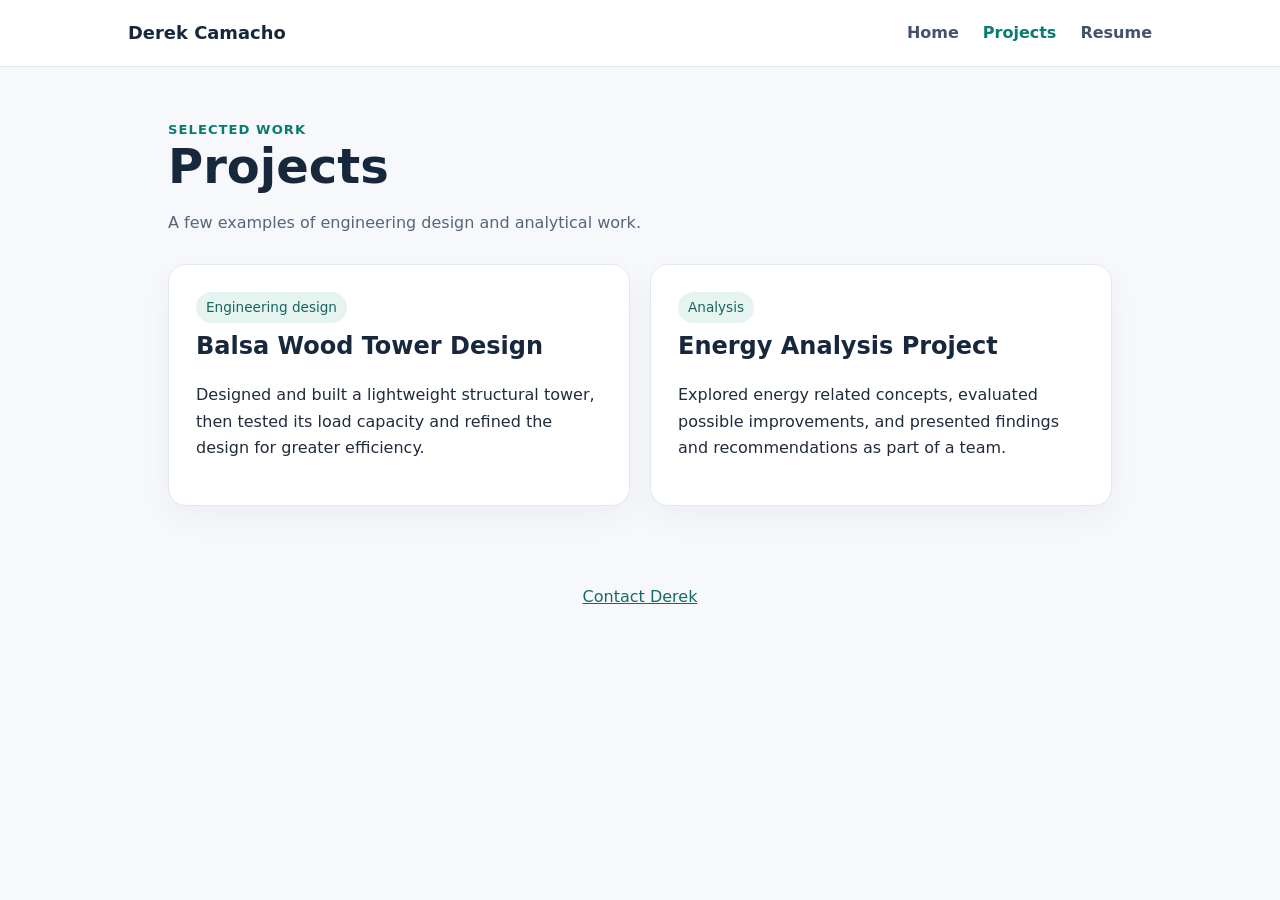
==== docs/projects.html @ 15bf320a "Repair portfolio page layout and links" ====
<!doctype html><html lang="en"><head><meta charset="utf-8"><meta name="viewport" content="width=device-width,initial-scale=1"><title>Derek Camacho | Projects</title><link rel="stylesheet" href="styles.css"></head><body><header><nav class="nav"><a class="brand" href="index.html">Derek Camacho</a><div class="navlinks"><a href="index.html">Home</a><a href="projects.html" aria-current="page">Projects</a><a href="Resume.html">Resume</a></div></nav></header><main class="wrap"><div class="eyebrow">Selected work</div><h1>Projects</h1><p class="muted">A few examples of engineering design and analytical work.</p><section class="cards"><article class="card"><span class="tag">Engineering design</span><h2>Balsa Wood Tower Design</h2><p>Designed and built a lightweight structural tower, then tested its load capacity and refined the design for greater efficiency.</p></article><article class="card"><span class="tag">Analysis</span><h2>Energy Analysis Project</h2><p>Explored energy related concepts, evaluated possible improvements, and presented findings and recommendations as part of a team.</p></article></section></main><footer><a href="mailto:dc114@uark.edu">Contact Derek</a></footer></body></html>
---- docs/styles.css ----
*{box-sizing:border-box}body{margin:0;background:#f6f8fb;color:#202b3c;font:16px/1.65 system-ui,-apple-system,"Segoe UI",sans-serif}a{color:#136b67}header{background:#fff;border-bottom:1px solid #e2e8f0}.nav{max-width:1080px;margin:auto;padding:18px 28px;display:flex;justify-content:space-between;align-items:center}.brand{font-size:1.12rem;font-weight:700;color:#17283d;text-decoration:none}.navlinks{display:flex;gap:24px}.navlinks a{text-decoration:none;font-weight:600;color:#43536b}.navlinks a[aria-current=page]{color:#087c72}.wrap{max-width:1000px;margin:52px auto;padding:0 28px}.hero,.card,.resume{background:white;border:1px solid #e2e8f0;border-radius:18px;box-shadow:0 12px 32px #1e31470b}.hero{padding:38px;display:grid;grid-template-columns:240px 1fr;gap:40px;align-items:center}.portrait{width:220px;height:220px;object-fit:cover;border-radius:50%}h1{font-size:clamp(2rem,4vw,3rem);line-height:1.12;margin:0 0 14px;color:#17283d}h2{color:#17283d}.eyebrow{color:#087c72;font-weight:700;letter-spacing:.08em;text-transform:uppercase;font-size:.82rem}.social{display:flex;gap:18px;flex-wrap:wrap;margin-top:24px}.social a{font-weight:650}.cards{display:grid;grid-template-columns:repeat(2,minmax(0,1fr));gap:20px;margin-top:28px}.card{padding:27px}.card h2{margin:4px 0 10px}.tag{display:inline-block;padding:4px 10px;background:#e6f4f1;border-radius:20px;color:#17645e;font-size:.85rem}.resume{padding:12px}.resume iframe{display:block;width:100%;height:min(1100px,85vh);border:0;border-radius:10px}.download{display:inline-block;padding:10px 16px;background:#087c72;color:#fff;text-decoration:none;border-radius:8px;font-weight:700;margin:10px 0 18px}.muted{color:#56657a}footer{text-align:center;color:#68758a;padding:26px} @media(max-width:680px){.hero{grid-template-columns:1fr;text-align:center;justify-items:center;padding:28px}.social{justify-content:center}.cards{grid-template-columns:1fr}.nav{padding:15px 18px;gap:12px;flex-wrap:wrap}.navlinks{gap:16px}.wrap{margin:30px auto;padding:0 16px}}
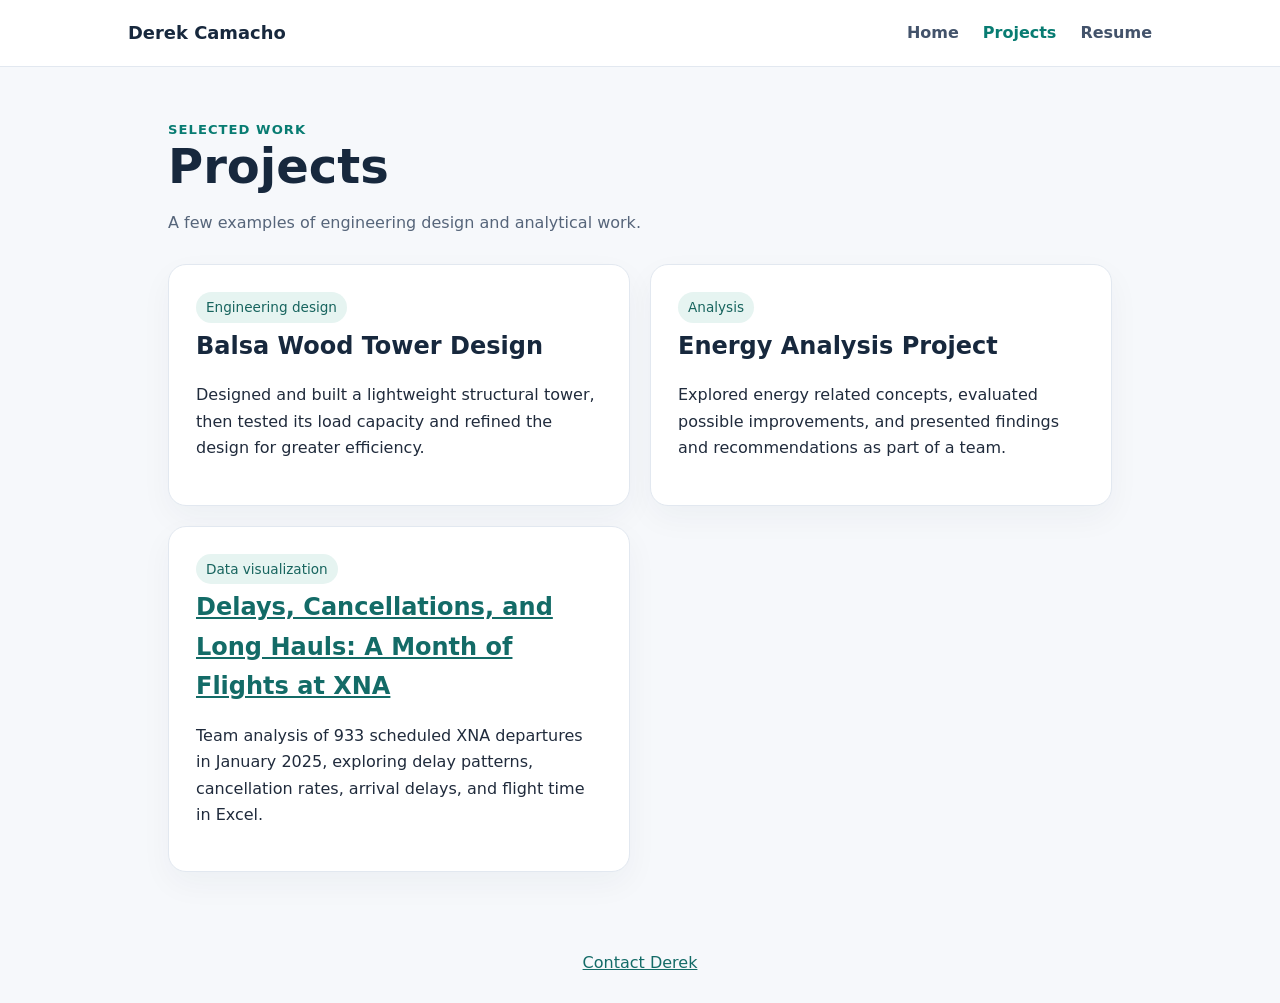
==== commit 63dbddb2: "Add XNA flight delays project" ====
--- a/docs/projects.html
+++ b/docs/projects.html
@@ -1 +1 @@
-<!doctype html><html lang="en"><head><meta charset="utf-8"><meta name="viewport" content="width=device-width,initial-scale=1"><title>Derek Camacho | Projects</title><link rel="stylesheet" href="styles.css"></head><body><header><nav class="nav"><a class="brand" href="index.html">Derek Camacho</a><div class="navlinks"><a href="index.html">Home</a><a href="projects.html" aria-current="page">Projects</a><a href="Resume.html">Resume</a></div></nav></header><main class="wrap"><div class="eyebrow">Selected work</div><h1>Projects</h1><p class="muted">A few examples of engineering design and analytical work.</p><section class="cards"><article class="card"><span class="tag">Engineering design</span><h2>Balsa Wood Tower Design</h2><p>Designed and built a lightweight structural tower, then tested its load capacity and refined the design for greater efficiency.</p></article><article class="card"><span class="tag">Analysis</span><h2>Energy Analysis Project</h2><p>Explored energy related concepts, evaluated possible improvements, and presented findings and recommendations as part of a team.</p></article></section></main><footer><a href="mailto:dc114@uark.edu">Contact Derek</a></footer></body></html>+<!doctype html><html lang="en"><head><meta charset="utf-8"><meta name="viewport" content="width=device-width,initial-scale=1"><title>Derek Camacho | Projects</title><style>*{box-sizing:border-box}body{margin:0;background:#f6f8fb;color:#202b3c;font:16px/1.65 system-ui,-apple-system,"Segoe UI",sans-serif}a{color:#136b67}header{background:#fff;border-bottom:1px solid #e2e8f0}.nav{max-width:1080px;margin:auto;padding:18px 28px;display:flex;justify-content:space-between;align-items:center}.brand{font-size:1.12rem;font-weight:700;color:#17283d;text-decoration:none}.navlinks{display:flex;gap:24px}.navlinks a{text-decoration:none;font-weight:600;color:#43536b}.navlinks a[aria-current=page]{color:#087c72}.wrap{max-width:1000px;margin:52px auto;padding:0 28px}.hero,.card,.resume{background:white;border:1px solid #e2e8f0;border-radius:18px;box-shadow:0 12px 32px #1e31470b}.hero{padding:38px;display:grid;grid-template-columns:240px 1fr;gap:40px;align-items:center}.portrait{width:220px;height:220px;object-fit:cover;border-radius:50%}h1{font-size:clamp(2rem,4vw,3rem);line-height:1.12;margin:0 0 14px;color:#17283d}h2{color:#17283d}.eyebrow{color:#087c72;font-weight:700;letter-spacing:.08em;text-transform:uppercase;font-size:.82rem}.social{display:flex;gap:18px;flex-wrap:wrap;margin-top:24px}.social a{font-weight:650}.cards{display:grid;grid-template-columns:repeat(2,minmax(0,1fr));gap:20px;margin-top:28px}.card{padding:27px}.card h2{margin:4px 0 10px}.tag{display:inline-block;padding:4px 10px;background:#e6f4f1;border-radius:20px;color:#17645e;font-size:.85rem}.resume{padding:12px}.resume iframe{display:block;width:100%;height:min(1100px,85vh);border:0;border-radius:10px}.download{display:inline-block;padding:10px 16px;background:#087c72;color:#fff;text-decoration:none;border-radius:8px;font-weight:700;margin:10px 0 18px}.muted{color:#56657a}footer{text-align:center;color:#68758a;padding:26px} @media(max-width:680px){.hero{grid-template-columns:1fr;text-align:center;justify-items:center;padding:28px}.social{justify-content:center}.cards{grid-template-columns:1fr}.nav{padding:15px 18px;gap:12px;flex-wrap:wrap}.navlinks{gap:16px}.wrap{margin:30px auto;padding:0 16px}}</style></head><body><header><nav class="nav"><a class="brand" href="index.html">Derek Camacho</a><div class="navlinks"><a href="index.html">Home</a><a href="projects.html" aria-current="page">Projects</a><a href="Resume.html">Resume</a></div></nav></header><main class="wrap"><div class="eyebrow">Selected work</div><h1>Projects</h1><p class="muted">A few examples of engineering design and analytical work.</p><section class="cards"><article class="card"><span class="tag">Engineering design</span><h2>Balsa Wood Tower Design</h2><p>Designed and built a lightweight structural tower, then tested its load capacity and refined the design for greater efficiency.</p></article><article class="card"><span class="tag">Analysis</span><h2>Energy Analysis Project</h2><p>Explored energy related concepts, evaluated possible improvements, and presented findings and recommendations as part of a team.</p></article><article class="card"><span class="tag">Data visualization</span><h2><a href="posts/data-visualization/">Delays, Cancellations, and Long Hauls: A Month of Flights at XNA</a></h2><p>Team analysis of 933 scheduled XNA departures in January 2025, exploring delay patterns, cancellation rates, arrival delays, and flight time in Excel.</p></article></section></main><footer><a href="mailto:dc114@uark.edu">Contact Derek</a></footer></body></html>
